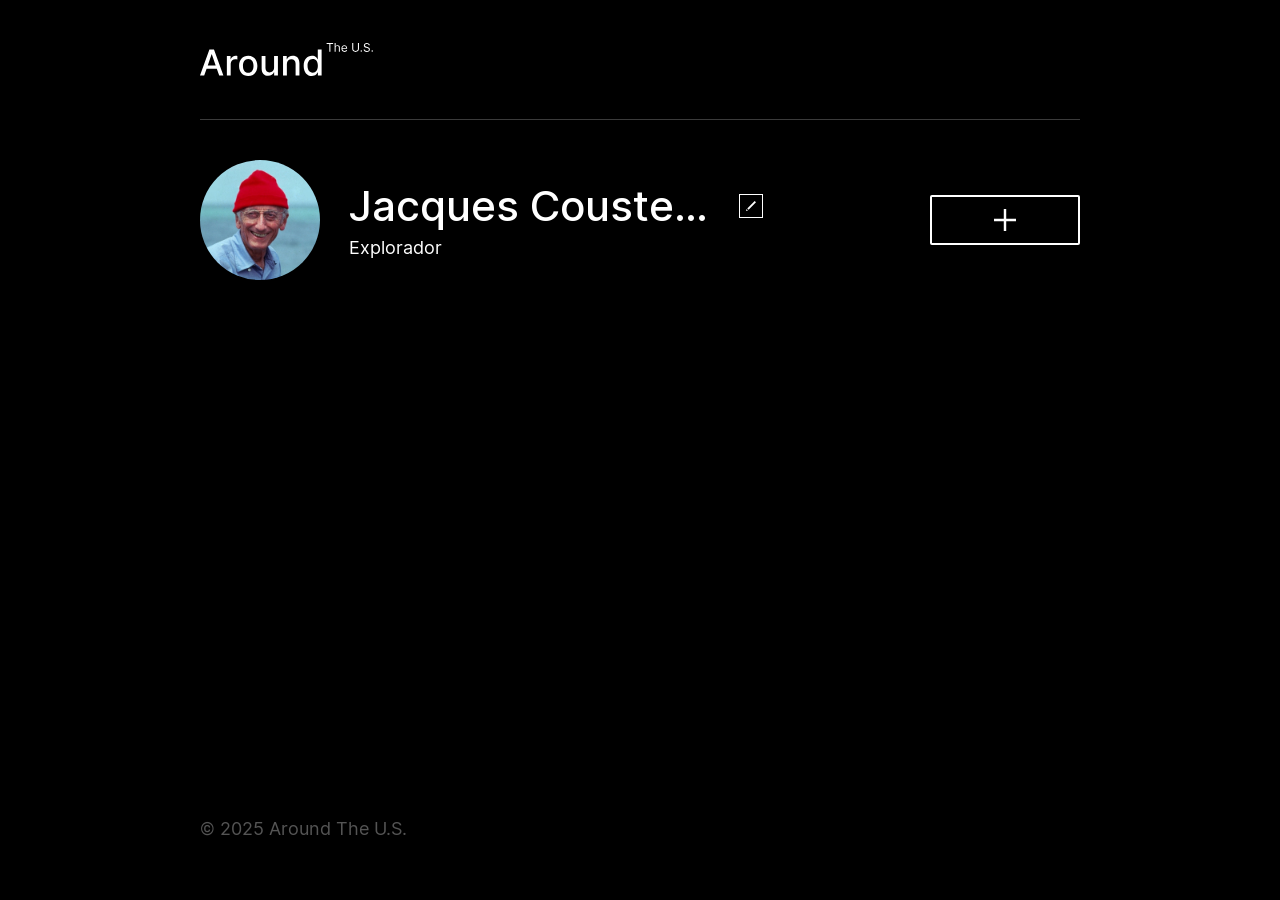
==== index.html @ bda0116d "Feat: crear modulos y actualizar script" ====
<!doctype html>
<html lang="es">
  <head>
    <meta charset="UTF-8" />
    <meta content="width=device-width, initial-scale=1.0" name="viewport" />
    <meta content="ie=edge" http-equiv="X-UA-Compatible" />
    <title>Around The U.S.</title>
    <link href="./pages/index.css" rel="stylesheet" />
  </head>
  <body class="page">
    <div class="page__content">
      <header class="header page__section">
        <img
          alt="Logotipo Around The U.S."
          class="logo header__logo"
          src="./images/logo.svg"
        />
      </header>
      <main class="content">
        <section class="profile page__section">
          <img class="profile__image" src="./images/avatar.jpg" alt="Avatar" />
          <div class="profile__info">
            <h1 class="profile__title">Jacques Cousteau</h1>
            <button
              aria-label="Editar perfil"
              class="profile__edit-button"
              type="button"
            ></button>
            <p class="profile__description">Explorador</p>
          </div>
          <button
            aria-label="Agregar tarjeta"
            class="profile__add-button"
            type="button"
          ></button>
        </section>
        <section class="cards page__section">
          <ul class="cards__list"></ul>
        </section>
      </main>
      <footer class="footer page__section">
        <p class="footer__copyright">© 2025 Around The U.S.</p>
      </footer>
      <div class="popup" id="edit-popup">
        <div class="popup__content">
          <button
            aria-label="Cerrar ventana emergente"
            class="popup__close"
            type="button"
          ></button>
          <h3 class="popup__title">Editar perfil</h3>
          <form class="popup__form" id="edit-profile-form">
            <input
              class="popup__input popup__input_type_name"
              id="name-input"
              name="name"
              placeholder="Nombre"
              type="text"
              required
              minlength="2"
              maxlength="40"
            />
            <span
              id="name-input-error"
              class="name-input-error popup__input-error"
            ></span>
            <input
              class="popup__input popup__input_type_description"
              id="description-input"
              name="description"
              placeholder="Acerca de mí"
              type="text"
              required
              minlength="2"
              maxlength="200"
            />
            <span
              id="description-input-error"
              class="description-input-error popup__input-error"
            ></span>
            <button class="button popup__button" type="submit">Guardar</button>
          </form>
        </div>
      </div>
      <div class="popup" id="new-card-popup">
        <div class="popup__content">
          <button
            aria-label="Cerrar ventana emergente"
            class="popup__close"
            type="button"
          ></button>
          <h3 class="popup__title">Nuevo lugar</h3>
          <form class="popup__form" id="new-card-form">
            <input
              class="popup__input popup__input_type_card-name"
              id="place-name-input"
              name="place-name"
              placeholder="Título"
              required
              type="text"
              minlength="2"
              maxlength="30"
            />
            <span
              id="place-name-input-error"
              class="place-name-input-error popup__input-error"
            ></span>
            <input
              class="popup__input popup__input_type_url"
              id="link-input"
              name="link"
              placeholder="Enlace a la imagen"
              required
              type="url"
            />
            <span
              id="link-input-error"
              class="link-input-error popup__input-error"
            ></span>
            <button class="button popup__button" type="submit">Crear</button>
          </form>
        </div>
      </div>
      <div class="popup" id="image-popup">
        <div class="popup__content popup__content_content_image">
          <button
            aria-label="Cerrar ventana emergente"
            class="popup__close"
            type="button"
          ></button>
          <img alt="" class="popup__image" src="#" />
          <p class="popup__caption"></p>
        </div>
      </div>
    </div>
    <template id="card-template">
      <li class="card">
        <img class="card__image" src="" alt="" />
        <button
          aria-label="Eliminar tarjeta"
          class="card__delete-button"
          type="button"
        ></button>
        <div class="card__description">
          <h2 class="card__title"></h2>
          <button
            aria-label="Botón Me gusta"
            class="card__like-button"
            type="button"
          ></button>
        </div>
      </li>
    </template>
    <!-- <script src="./scripts/index.js" defer></script> -->
    <script type="module" src="./scripts/index.js"></script>
  </body>
</html>
---- pages/index.css ----
@import url("../vendor/normalize.css");
@import url("../vendor/fonts.css");

@import url("../blocks/page.css");
@import url("../blocks/header.css");
@import url("../blocks/content.css");
@import url("../blocks/footer.css");
@import url("../blocks/profile.css");
@import url("../blocks/cards.css");
@import url("../blocks/card.css");
@import url("../blocks/popup.css");
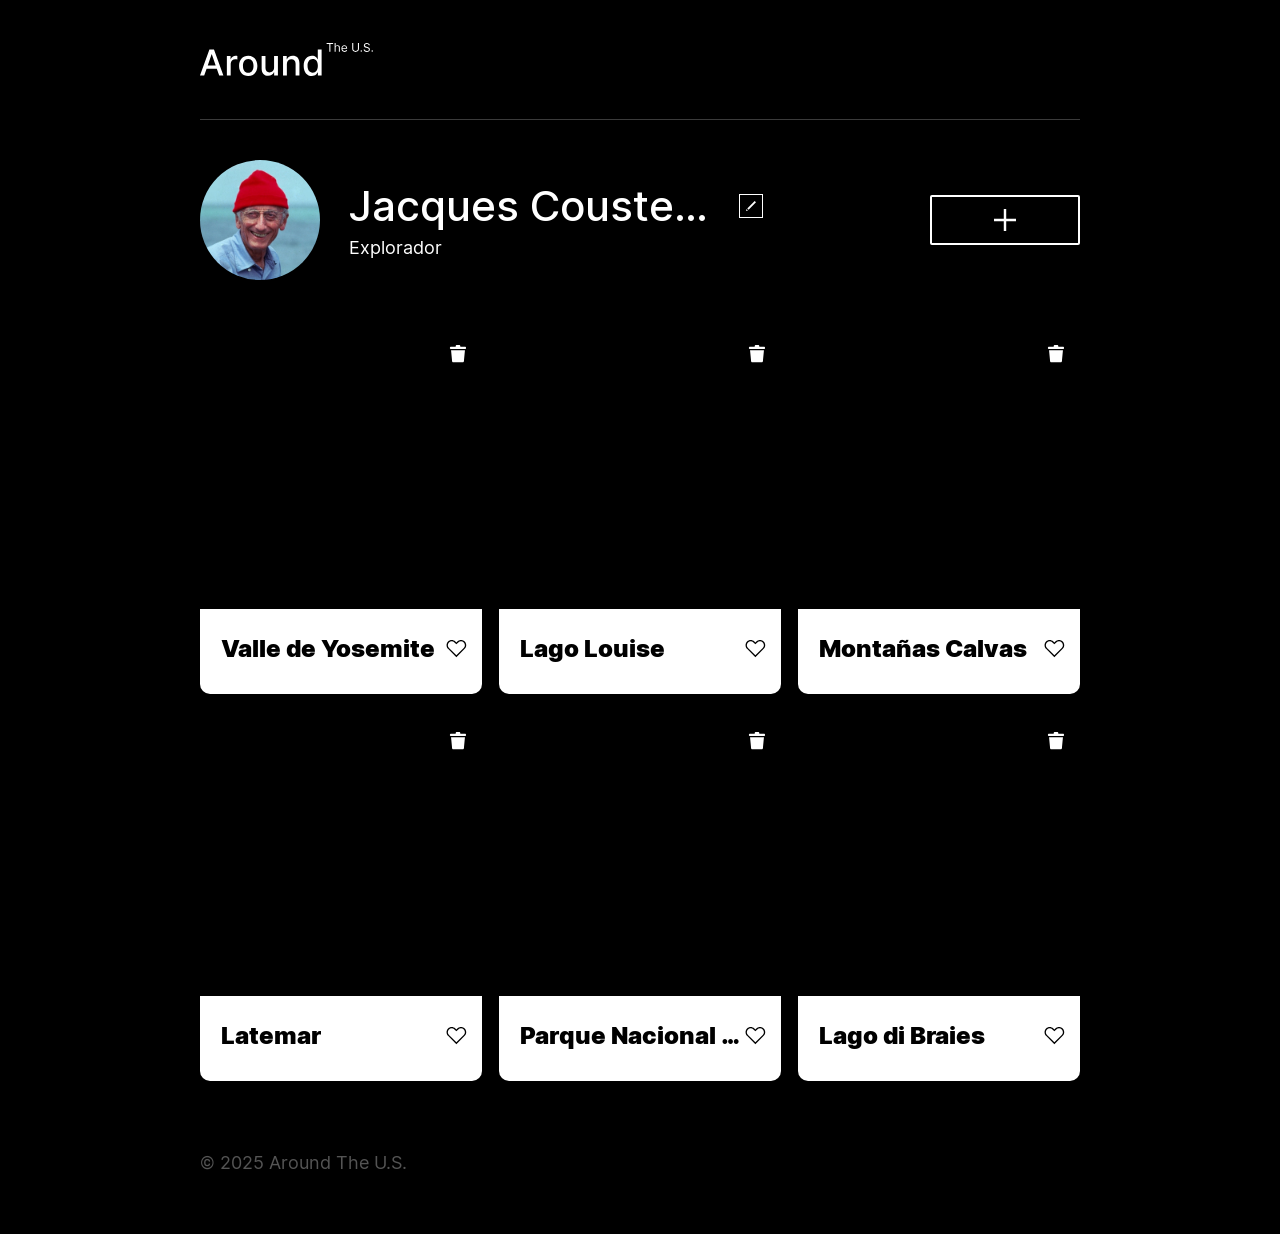
==== commit 26c93567: "Refactor: eliminar código duplicado" ====
--- a/index.html
+++ b/index.html
@@ -151,7 +151,6 @@
         </div>
       </li>
     </template>
-    <!-- <script src="./scripts/index.js" defer></script> -->
     <script type="module" src="./scripts/index.js"></script>
   </body>
 </html>
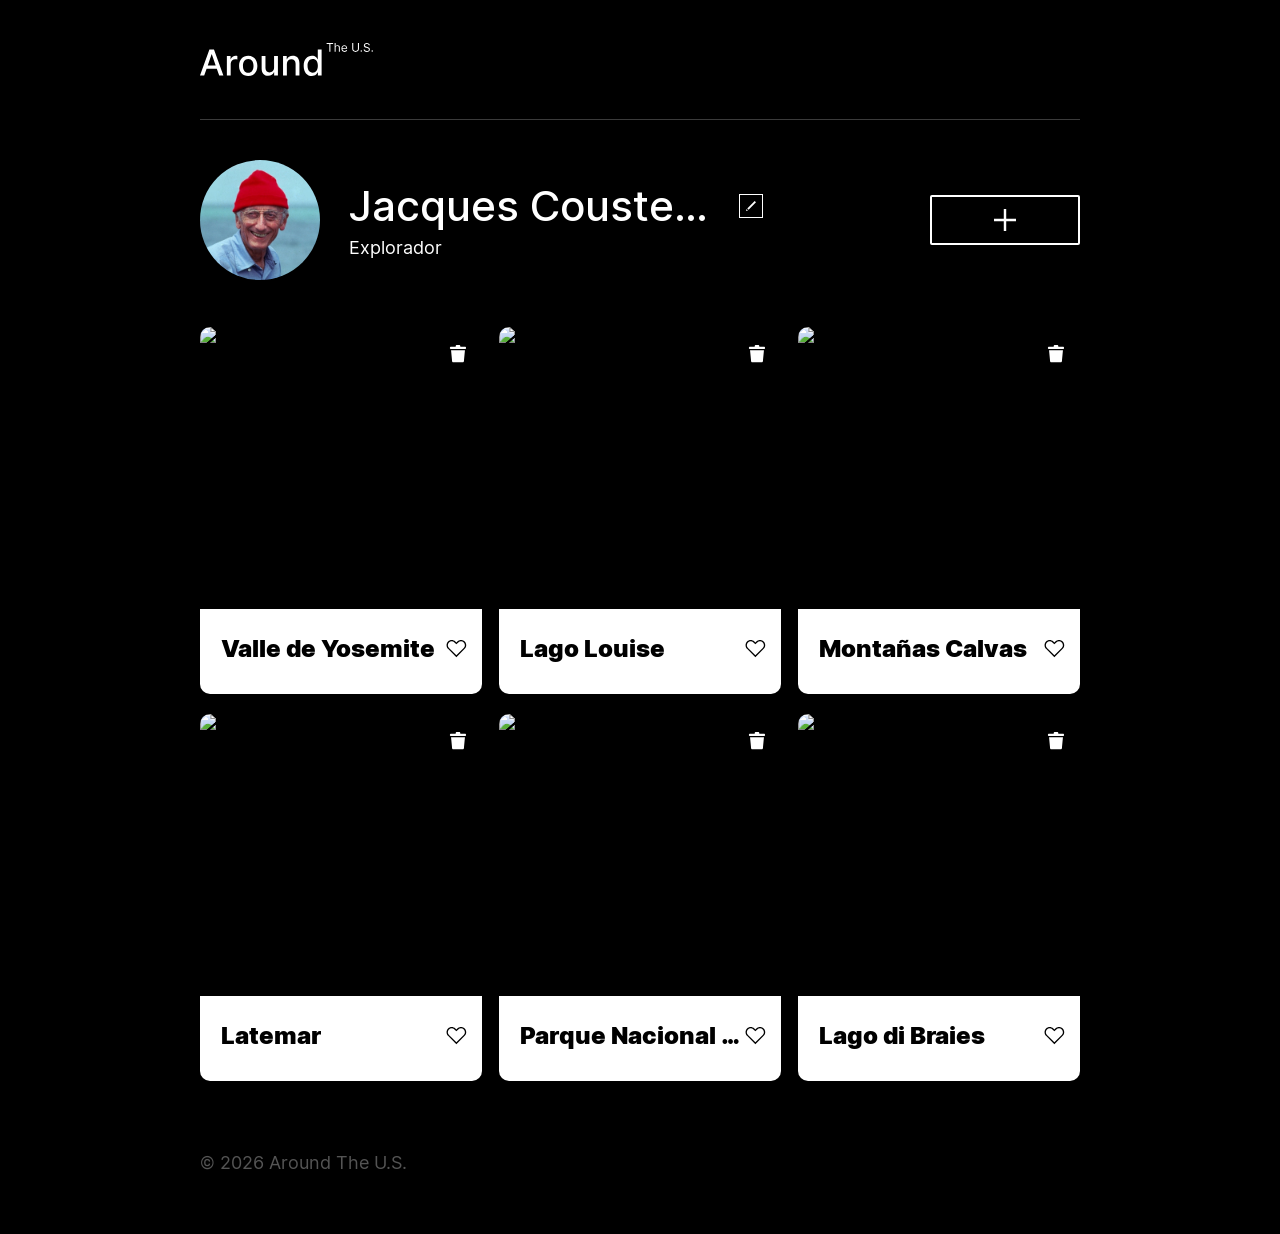
==== commit dc9f9761: "Refactot: cambiar año del pie de página" ====
--- a/index.html
+++ b/index.html
@@ -39,7 +39,7 @@
         </section>
       </main>
       <footer class="footer page__section">
-        <p class="footer__copyright">© 2025 Around The U.S.</p>
+        <p class="footer__copyright">© 2026 Around The U.S.</p>
       </footer>
       <div class="popup" id="edit-popup">
         <div class="popup__content">
